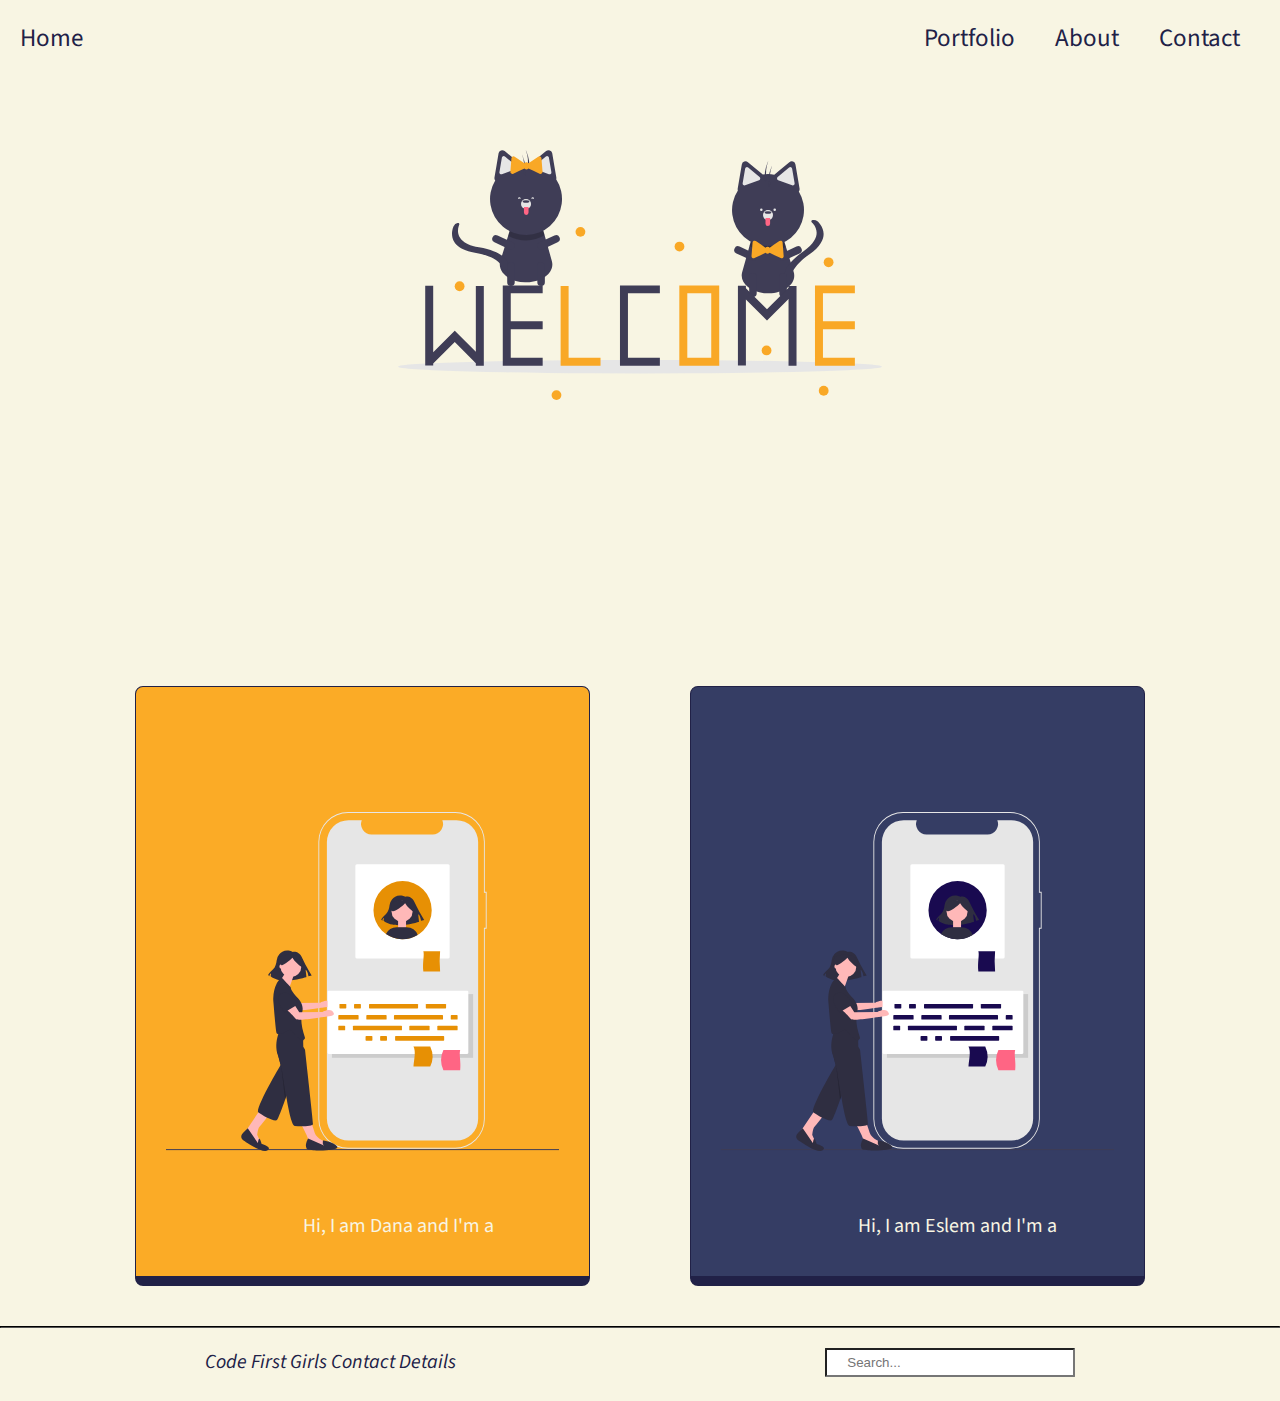
==== index.html @ d7e6a664 "chnaged in the middle" ====
<!DOCTYPE html>
<html lang="en">
<head>
    <meta charset="UTF-8">
    <meta name="viewport" content="width=device-width, initial-scale=1.0">
    <link rel="stylesheet" href="./css/style.css">
    <title>Portfolio</title>
</head>
<body>
    <nav class="navbar">

        <div class="container">  
            <a href="index.html" id="home">Home</a> 
            <ul class="nav">
                <li><a class="active" href="#portfolio" >Portfolio</a></li>
                <li><a href="about.html">About</a></li>
                <li><a href="contact.html">Contact</a></li>
            </ul>
        </div>
    </nav>
    <main>
       <section class="introduction">
        <div class="welcomecats">
            <div class="img_text">
                <img src="img\undraw_welcome_cats_thqn.svg">

                <!-- <p class="welcome">welcome to our projects ! </p> -->
            </div>
        </div>
       </section>       
       <section class="portfolio">
        <div class="portfolio_img">
            <div class="dana">
               <a href="dana.html"> <img src="img/undraw_portfolio_feedback_orange.svg" alt="dana portfolio"></a>
               <div class="p">
                <p>Hi, I am Dana and I'm a </p>
            </div>
            </div>
            <div class="eslem">
               <a href="eslem.html"> <img src="img/undraw_portfolio_feedback_Blue.svg" alt="eslem portfolio"></a>
               <div class="p">
                <p>Hi, I am Eslem and I'm a </p>
            </div>
            </div>
        </div>
       </section>
    </main>
    <hr>
    <footer>
        <div class="footer_container">
        <p>Code First Girls Contact Details</p>
        <div class="input_container">
        <input type="text" placeholder="Search..." id="search_box">
    </div>
    </div>
    </footer>
</body>
</html>
---- css/style.css ----
@import url('https://fonts.googleapis.com/css2?family=Source+Sans+Pro:ital,wght@0,300;0,400;1,400&display=swap');
/* font-weight 300 400 and regular 400 italic */
:root{
    --main-color : #212147;
    --writing-color: #a3a3a3;
    --second-color: #f8f5e3;
    --dana-color: #fbab26;
    --eslem-color: #353d64;
}
*{
    box-sizing: border-box;
    margin: 0;
    padding: 0;
}
body{
    font-family: 'Source Sans Pro', sans-serif;
    font-weight: 400;
    background-color: var(--second-color);
    color:#94949C ;
}
/* navbar */
.container{
    max-width: auto;
    margin: auto;
    overflow: hidden;
}
.navbar{
    position: fixed;
    top: 0;
    width: 100%;
    padding: 20px;
    margin: 0px;
    font-size: 25px;
    background-color: var(--second-color);
    z-index: 100;
    /* background-color:var(--main-color); */
}
.navbar .container{
    display: grid;
    grid-template-columns: repeat(2,1fr);
}
.navbar .nav{
    display: flex;
    justify-self: flex-end;
    align-items: center;
    justify-content: center;

}
 ul {
    list-style: none;
}
a{
    text-decoration: none;
    color: var(--main-color);
}
.navbar .nav a{
    text-decoration: none;
    padding: 0 20px;
}

/* section one welcome */
.introduction .welcomecats {
    margin-top: 110px;
    padding-top: 40px;
    margin-right: auto;
    margin-left: auto;
    max-width: 1100px;
    width: 100vw;
    height: 45vw;
}
.introduction .welcomecats .img_text{
/*    background-image: url(img\undraw_welcome_cats_thqn.svg); */
    background-position: center center;
    background-size: 100%;
    background-repeat: no-repeat;
    margin-right: auto;
    margin-left: auto;
    width: 600px;
    height: 250px;
    text-align: center;
}
.img_text .welcome{
    color: white;
    font-size: 30px;
    font-weight: 400;
    text-transform: capitalize;
    height: 50px;
   
}
/* section portfolio */

.portfolio .portfolio_img{
    display: flex;
    justify-content: center;
    align-content: space-around;
    max-width: 1110px;
    width: 100vw;
    height:50vw;
    margin-right:auto;
    margin-left: auto;
}
.portfolio .portfolio_img .dana, .eslem{
    padding: 0 30px;
    margin: 0 50px;
    border: 1px solid var(--main-color);
    border-bottom-width: 10px;
    border-radius: 8px;
    height: 600px;
}

.portfolio .portfolio_img .dana{
    background-color: var(--dana-color);
}
.portfolio .portfolio_img .eslem{
    background-color: var(--eslem-color);
}
img{
    /* justify-self: center; */
    height: 100%;
    width:100%;
    
}
.portfolio .portfolio_img .p{
    justify-self: center;
    font-size: 20px;
    color: var(--second-color);
    width: 220px; 
    transform: translate(50px,-70px);
    
}

.portfolio .portfolio_img .dana{
    background-color: var(--dana-color);
}
.portfolio .portfolio_img .eslem{
    background-color: var(--eslem-color);
}
img{
    /* justify-self: center; */
    height: 100%;
    width:100%;
    
}

hr{
    border-color: black;
}
/* footer  */
footer .footer_container {
    margin: 0px;
    padding: 20px;
    display: flex;
    justify-content: space-around;
}
footer .footer_container p{
    color: var(--main-color);
    font-size: 20px;
    font-weight: 400;
    font-style: italic;
    ;
    margin-bottom: 5px;
}
footer .footer_container .input_container input[type=text]{
    padding: 5px 20px;
    width: 250px;
    border-radius: 1px;
    color: var(--main-color);
    /* outline: none; */
    outline-color: var(--dana-color) ;
}
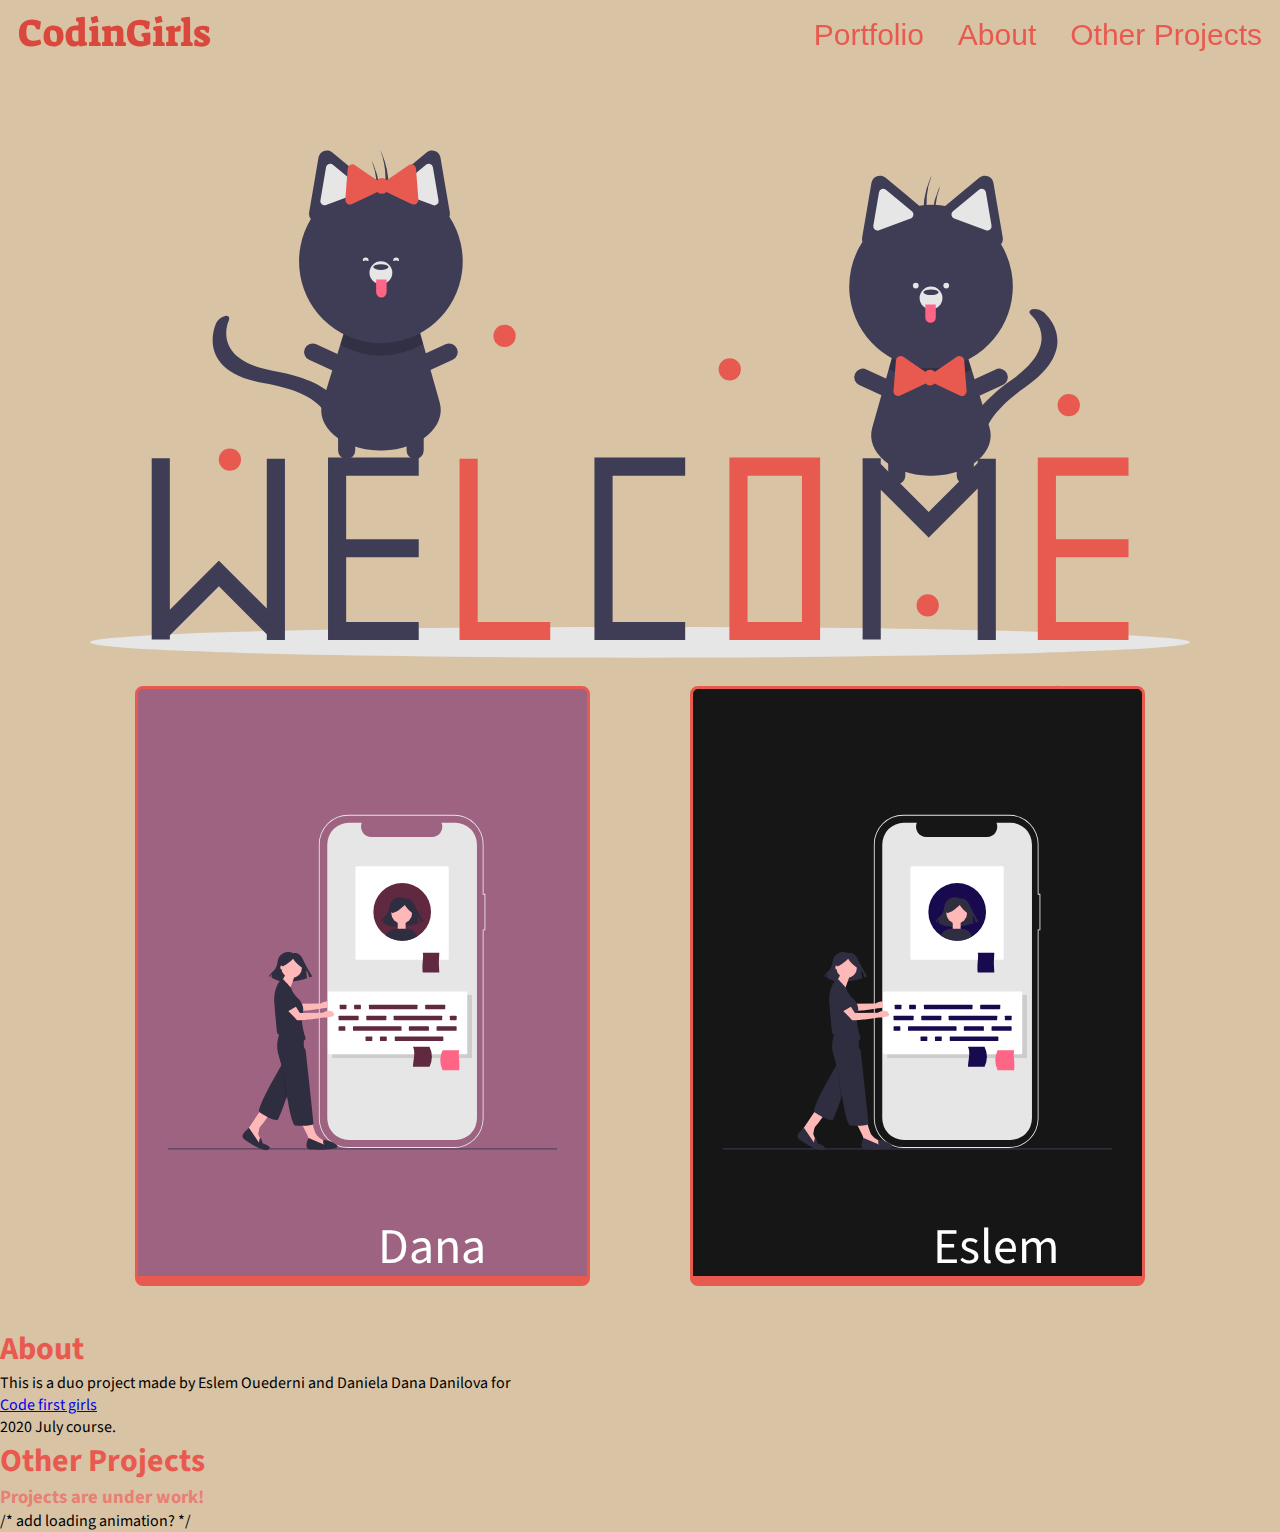
==== commit 753b40e9: "removed unnecessary files and added changes to file organisation" ====
--- a/index.html
+++ b/index.html
@@ -3,56 +3,67 @@
 <head>
     <meta charset="UTF-8">
     <meta name="viewport" content="width=device-width, initial-scale=1.0">
-    <link rel="stylesheet" href="./css/style.css">
+    <link rel="stylesheet" href="css\style.css">
+    <script defer src="js\scrollmenu.js"></script>
+    <script src="https://ajax.googleapis.com/ajax/libs/jquery/3.5.1/jquery.min.js"></script>
+    <style>
+        @import url('https://fonts.googleapis.com/css2?family=Suez+One&display=swap');
+        </style>
     <title>Portfolio</title>
 </head>
 <body>
-    <nav class="navbar">
-
-        <div class="container">  
-            <a href="index.html" id="home">Home</a> 
-            <ul class="nav">
-                <li><a class="active" href="#portfolio" >Portfolio</a></li>
-                <li><a href="about.html">About</a></li>
-                <li><a href="contact.html">Contact</a></li>
-            </ul>
+    <header>
+        <nav class="navbar">
+        <div id="logo" onclick="slowScroll('#top')">
+            <span>CodinGirls</span>
+        </div>
+        <div id="about">  
+                <a href="#" title="Portfolio" onclick="slowScroll('#main')">Portfolio</a>
+                <a href="#" title="About_menu" onclick="slowScroll('#about_menu')">About</a>
+                <a href="#" title="Projects" onclick="slowScroll('#projects')">Other Projects</a>
         </div>
     </nav>
+    </header>
     <main>
-       <section class="introduction">
-        <div class="welcomecats">
-            <div class="img_text">
-                <img src="img\undraw_welcome_cats_thqn.svg">
-
-                <!-- <p class="welcome">welcome to our projects ! </p> -->
+        <section class="introduction">
+            <div class ="container" id="top">
+                <div class="img_text">
+                    <img src="img/welcomeCatsAttempt.svg" alt="Welcome" id="cats"> 
+                </div>
             </div>
-        </div>
-       </section>       
-       <section class="portfolio">
-        <div class="portfolio_img">
-            <div class="dana">
-               <a href="dana.html"> <img src="img/undraw_portfolio_feedback_orange.svg" alt="dana portfolio"></a>
-               <div class="p">
-                <p>Hi, I am Dana and I'm a </p>
+        </section>
+        <section id="main" class="portfolio">  <!-- for some reason menu button overscrolls a bit-->
+            <div class="portfolio_img">
+                <div class="dana">
+                   <a href="dana.html"> <img src="img\undraw_portfolio_feedback_exfk.svg" alt="dana portfolio"></a>
+                   <div class="p">
+                    <p>Dana</p>
+                </div>
+                </div>
+                <div class="eslem">
+                   <a href="eslem.html"> <img src="img/undraw_portfolio_feedback_Blue.svg" alt="eslem portfolio"></a>
+                   <div class="p">
+                    <p>Eslem</p>
+                </div>
+                </div>
             </div>
+        </section>
+        <section id="about_menu" class="About_menu">
+            <div>
+                <h1>
+                    About
+                </h1>
+                <p>This is a duo project made by Eslem Ouederni and Daniela Dana Danilova for</p><a href="https://codefirstgirls.org.uk/"> Code first girls </a><p>2020 July course.</p>
             </div>
-            <div class="eslem">
-               <a href="eslem.html"> <img src="img/undraw_portfolio_feedback_Blue.svg" alt="eslem portfolio"></a>
-               <div class="p">
-                <p>Hi, I am Eslem and I'm a </p>
+        </section>
+        <section id="projects" class="projects">
+            <div>
+                <h1>
+                    Other Projects
+                </h1>
+                <h3>Projects are under work!</h3> /* add loading animation? */
             </div>
-            </div>
-        </div>
-       </section>
+        </section>
     </main>
-    <hr>
-    <footer>
-        <div class="footer_container">
-        <p>Code First Girls Contact Details</p>
-        <div class="input_container">
-        <input type="text" placeholder="Search..." id="search_box">
-    </div>
-    </div>
-    </footer>
 </body>
 </html>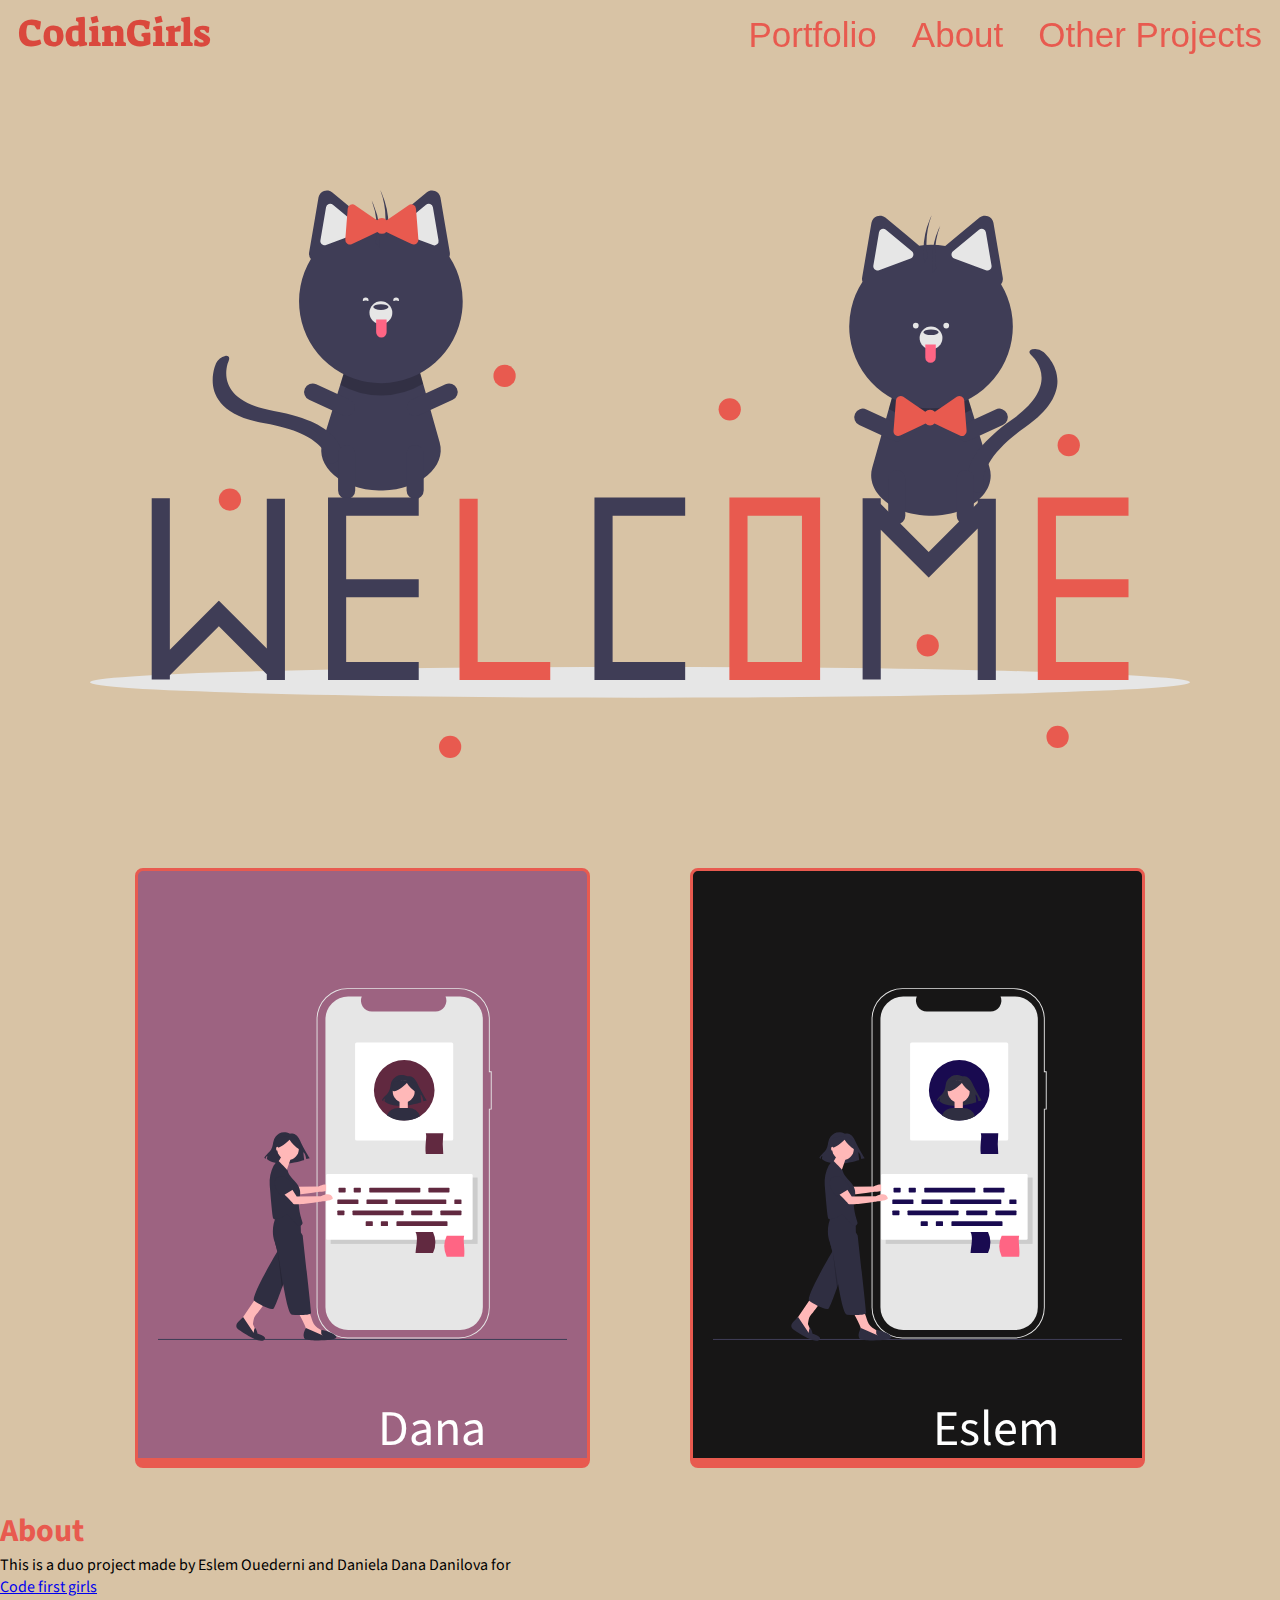
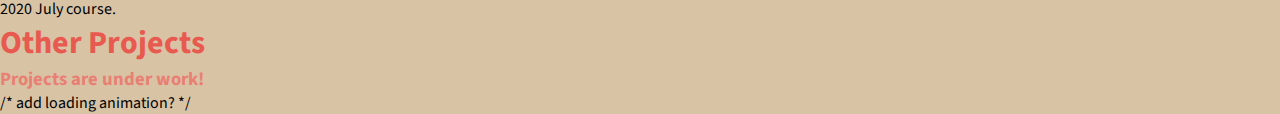
==== commit 520bb2f6: "fixed scrolldown menu stuffs and some other changes" ====
--- a/index.html
+++ b/index.html
@@ -1,5 +1,5 @@
 <!DOCTYPE html>
-<html lang="en">
+<html lang="en" id="top">
 <head>
     <meta charset="UTF-8">
     <meta name="viewport" content="width=device-width, initial-scale=1.0">
@@ -26,13 +26,16 @@
     </header>
     <main>
         <section class="introduction">
-            <div class ="container" id="top">
+            <div class ="container">
                 <div class="img_text">
                     <img src="img/welcomeCatsAttempt.svg" alt="Welcome" id="cats"> 
                 </div>
             </div>
         </section>
-        <section id="main" class="portfolio">  <!-- for some reason menu button overscrolls a bit-->
+        <section>
+            <div id="main"><p id="void">text</p></div>
+        </section>
+        <section class="portfolio">  <!-- for some reason menu button overscrolls a bit-->
             <div class="portfolio_img">
                 <div class="dana">
                    <a href="dana.html"> <img src="img\undraw_portfolio_feedback_exfk.svg" alt="dana portfolio"></a>
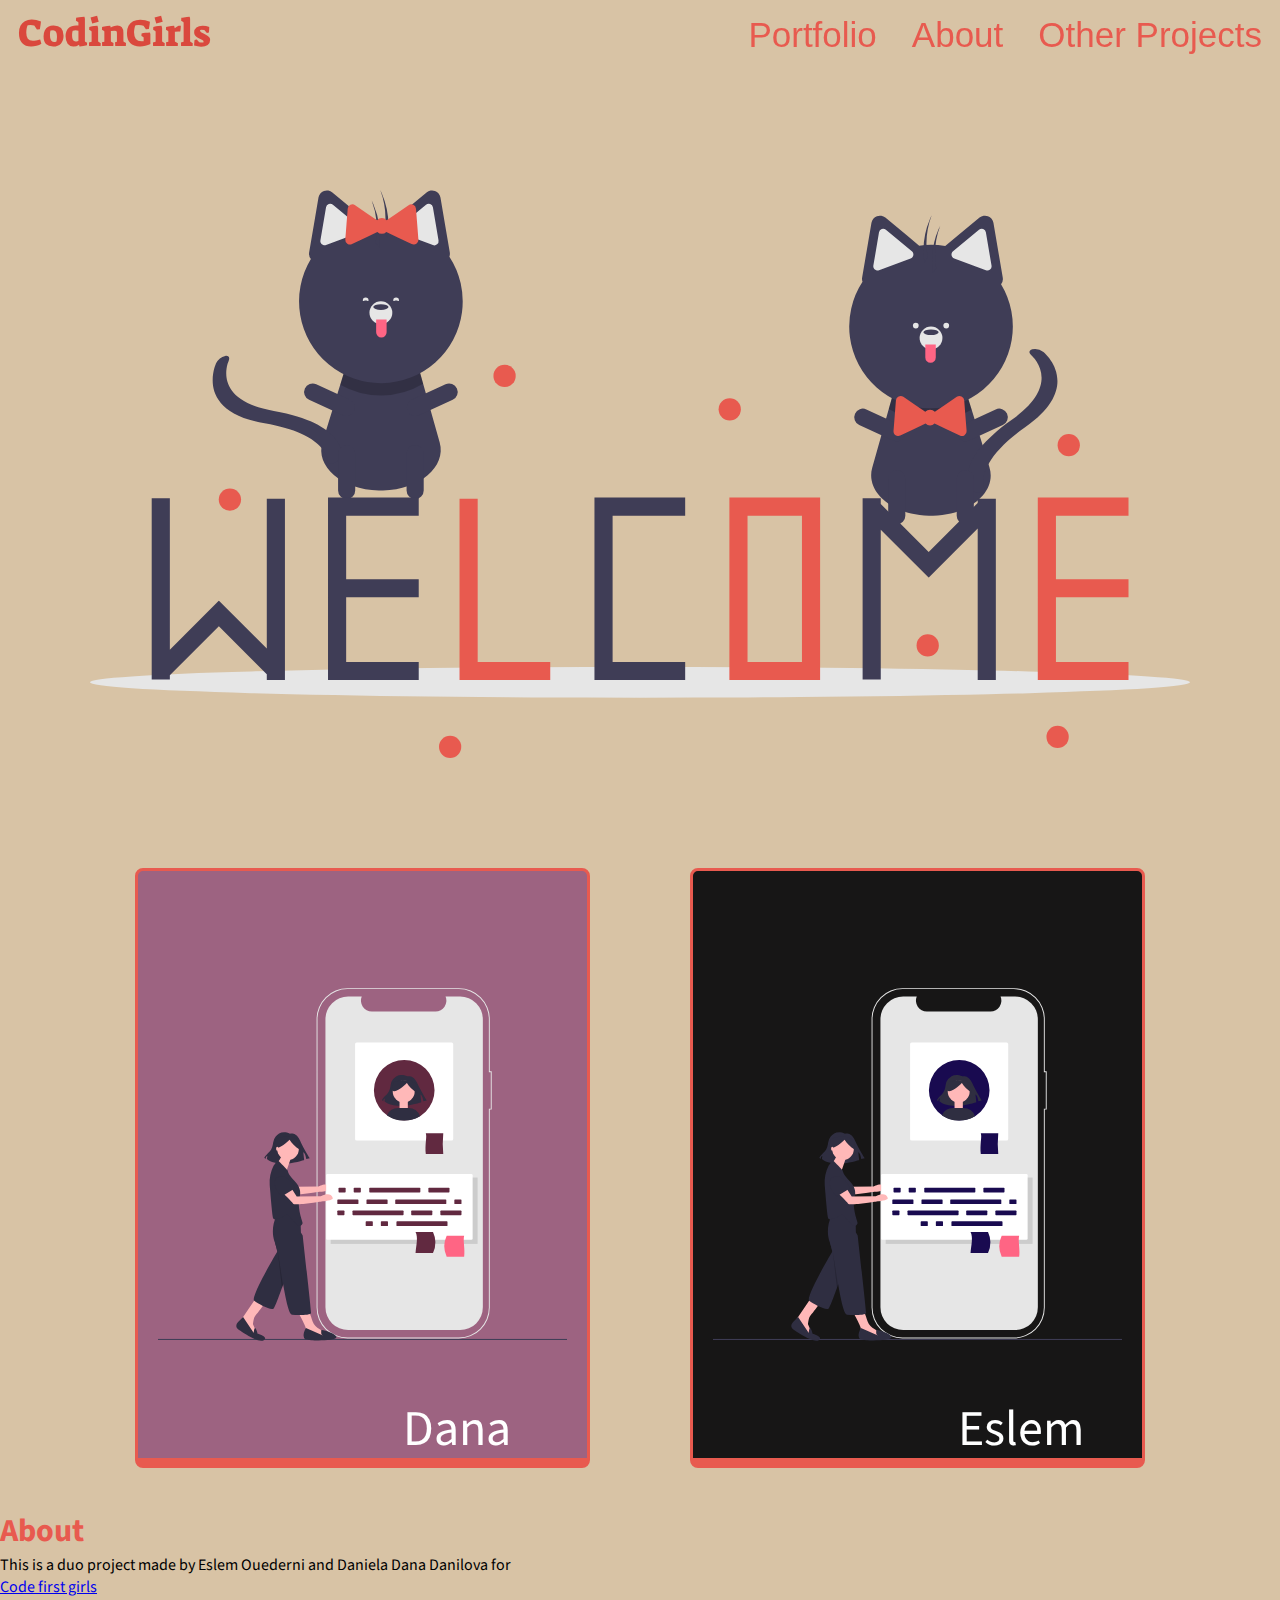
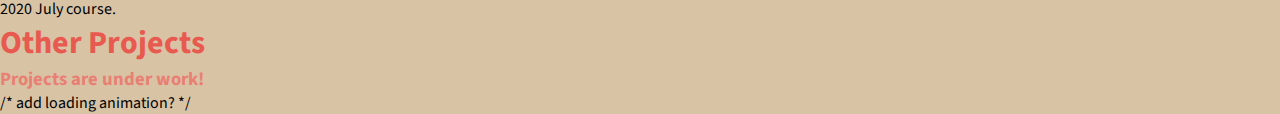
==== commit 8e4de931: "merged code" ====
--- a/index.html
+++ b/index.html
@@ -35,7 +35,7 @@
         <section>
             <div id="main"><p id="void">text</p></div>
         </section>
-        <section class="portfolio">  <!-- for some reason menu button overscrolls a bit-->
+        <section class="portfolio">
             <div class="portfolio_img">
                 <div class="dana">
                    <a href="dana.html"> <img src="img\undraw_portfolio_feedback_exfk.svg" alt="dana portfolio"></a>
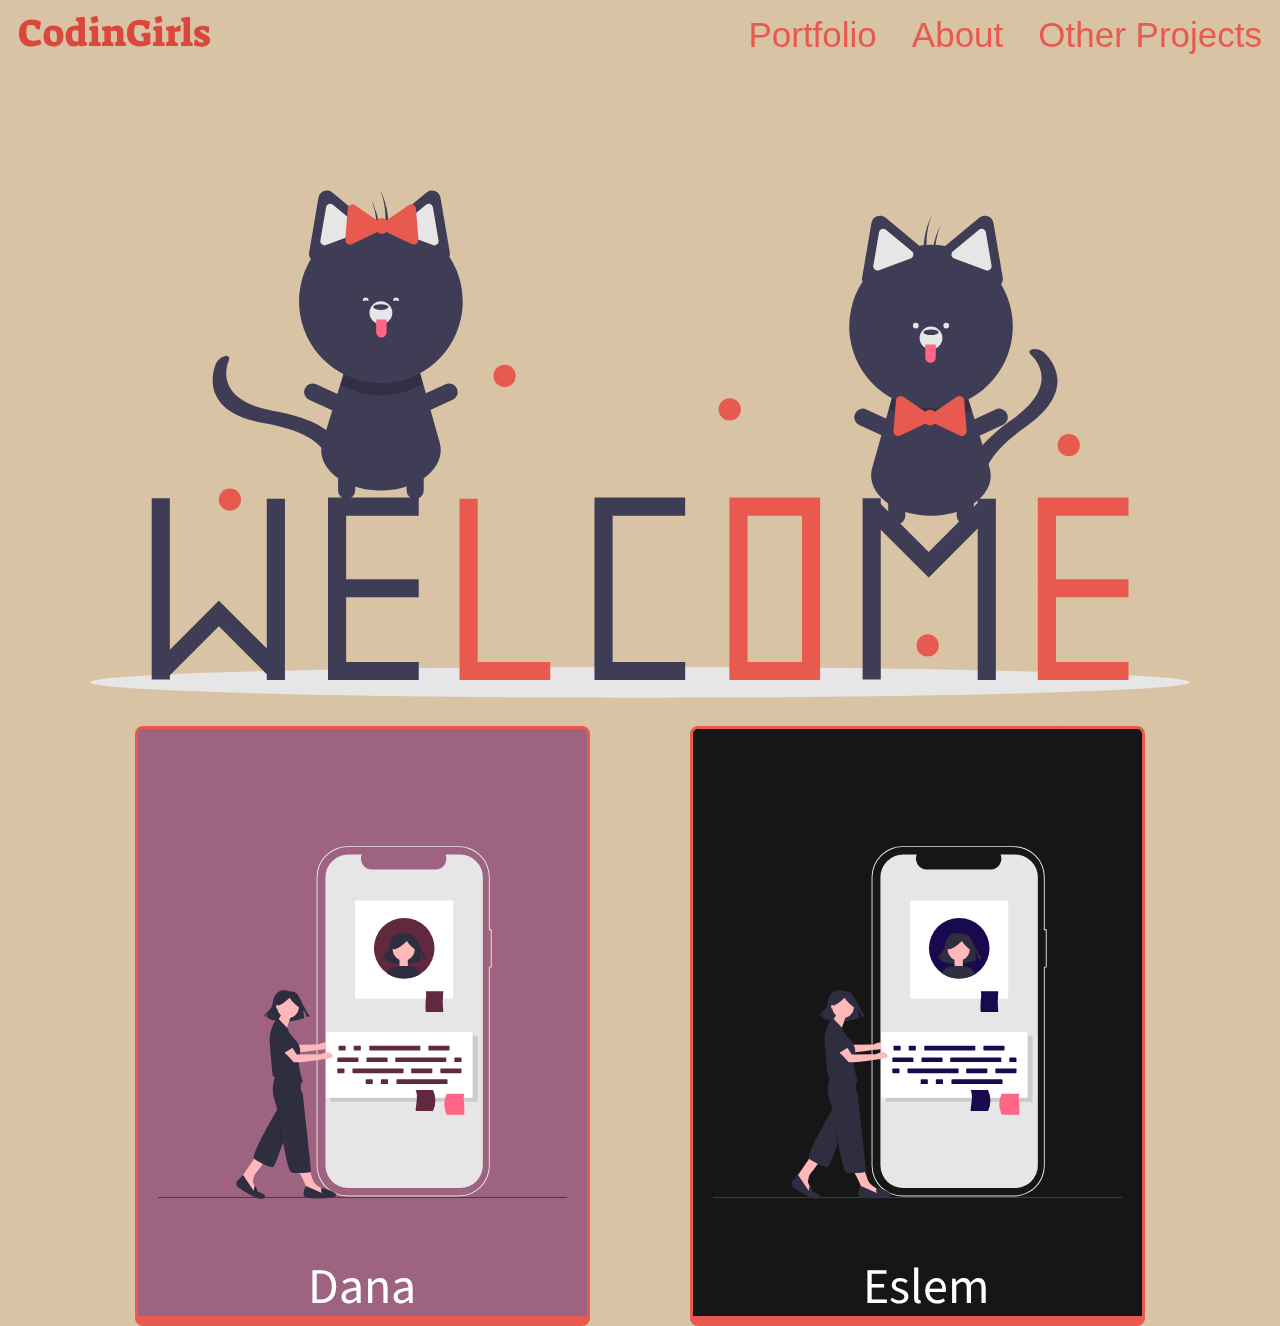
==== commit ba823c19: "latest changes, incomplete" ====
--- a/index.html
+++ b/index.html
@@ -18,9 +18,9 @@
             <span>CodinGirls</span>
         </div>
         <div id="about">  
-                <a href="#" title="Portfolio" onclick="slowScroll('#main')">Portfolio</a>
-                <a href="#" title="About_menu" onclick="slowScroll('#about_menu')">About</a>
-                <a href="#" title="Projects" onclick="slowScroll('#projects')">Other Projects</a>
+                <a href="Incomplete.html" title="Portfolio" onclick="slowScroll('#main')">Portfolio</a>
+                <a href="Incomplete.html" title="About_menu" onclick="slowScroll('#about_menu')">About</a>
+                <a href="Incomplete.html" title="Projects" onclick="slowScroll('#projects')">Other Projects</a>
         </div>
     </nav>
     </header>
@@ -32,10 +32,10 @@
                 </div>
             </div>
         </section>
-        <section>
+        <!-- <section>
             <div id="main"><p id="void">text</p></div>
-        </section>
-        <section class="portfolio">
+        </section> -->
+        <section class="portfolio" id="main">
             <div class="portfolio_img">
                 <div class="dana">
                    <a href="dana.html"> <img src="img\undraw_portfolio_feedback_exfk.svg" alt="dana portfolio"></a>
@@ -51,7 +51,7 @@
                 </div>
             </div>
         </section>
-        <section id="about_menu" class="About_menu">
+        <!-- <section id="about_menu" class="About_menu">
             <div>
                 <h1>
                     About
@@ -66,7 +66,7 @@
                 </h1>
                 <h3>Projects are under work!</h3> /* add loading animation? */
             </div>
-        </section>
+        </section> -->
     </main>
 </body>
 </html>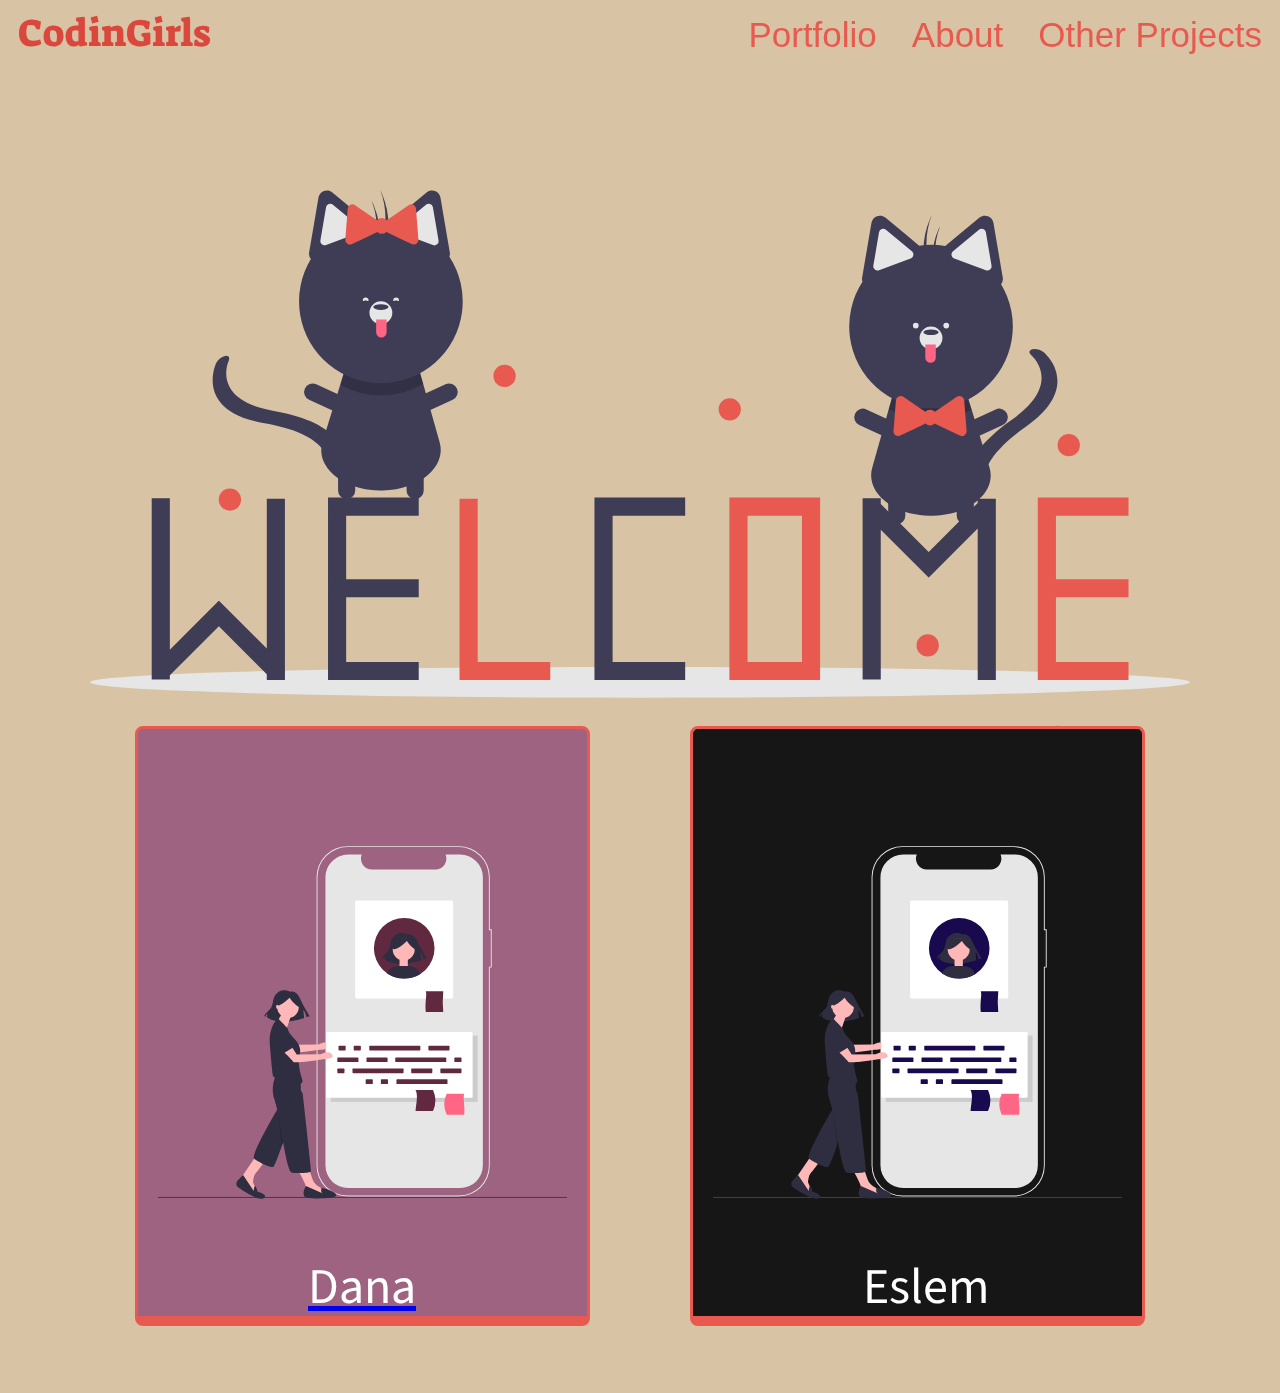
==== commit db74b258: "Update index.html" ====
--- a/index.html
+++ b/index.html
@@ -18,7 +18,7 @@
             <span>CodinGirls</span>
         </div>
         <div id="about">  
-                <a href="Incomplete.html" title="Portfolio" onclick="slowScroll('#main')">Portfolio</a>
+                <a href="#" title="Portfolio" onclick="slowScroll('#main')">Portfolio</a>
                 <a href="Incomplete.html" title="About_menu" onclick="slowScroll('#about_menu')">About</a>
                 <a href="Incomplete.html" title="Projects" onclick="slowScroll('#projects')">Other Projects</a>
         </div>
@@ -37,12 +37,14 @@
         </section> -->
         <section class="portfolio" id="main">
             <div class="portfolio_img">
-                <div class="dana">
-                   <a href="dana.html"> <img src="img\undraw_portfolio_feedback_exfk.svg" alt="dana portfolio"></a>
-                   <div class="p">
-                    <p>Dana</p>
-                </div>
-                </div>
+                <a href="dana.html"> 
+                    <div class="dana">
+                    <img src="img\undraw_portfolio_feedback_exfk.svg" alt="dana portfolio">
+                    <div class="p">
+                        <p>Dana</p>
+                    </div>
+                </a>
+            </div>
                 <div class="eslem">
                    <a href="eslem.html"> <img src="img/undraw_portfolio_feedback_Blue.svg" alt="eslem portfolio"></a>
                    <div class="p">
@@ -69,4 +71,4 @@
         </section> -->
     </main>
 </body>
-</html>+</html>
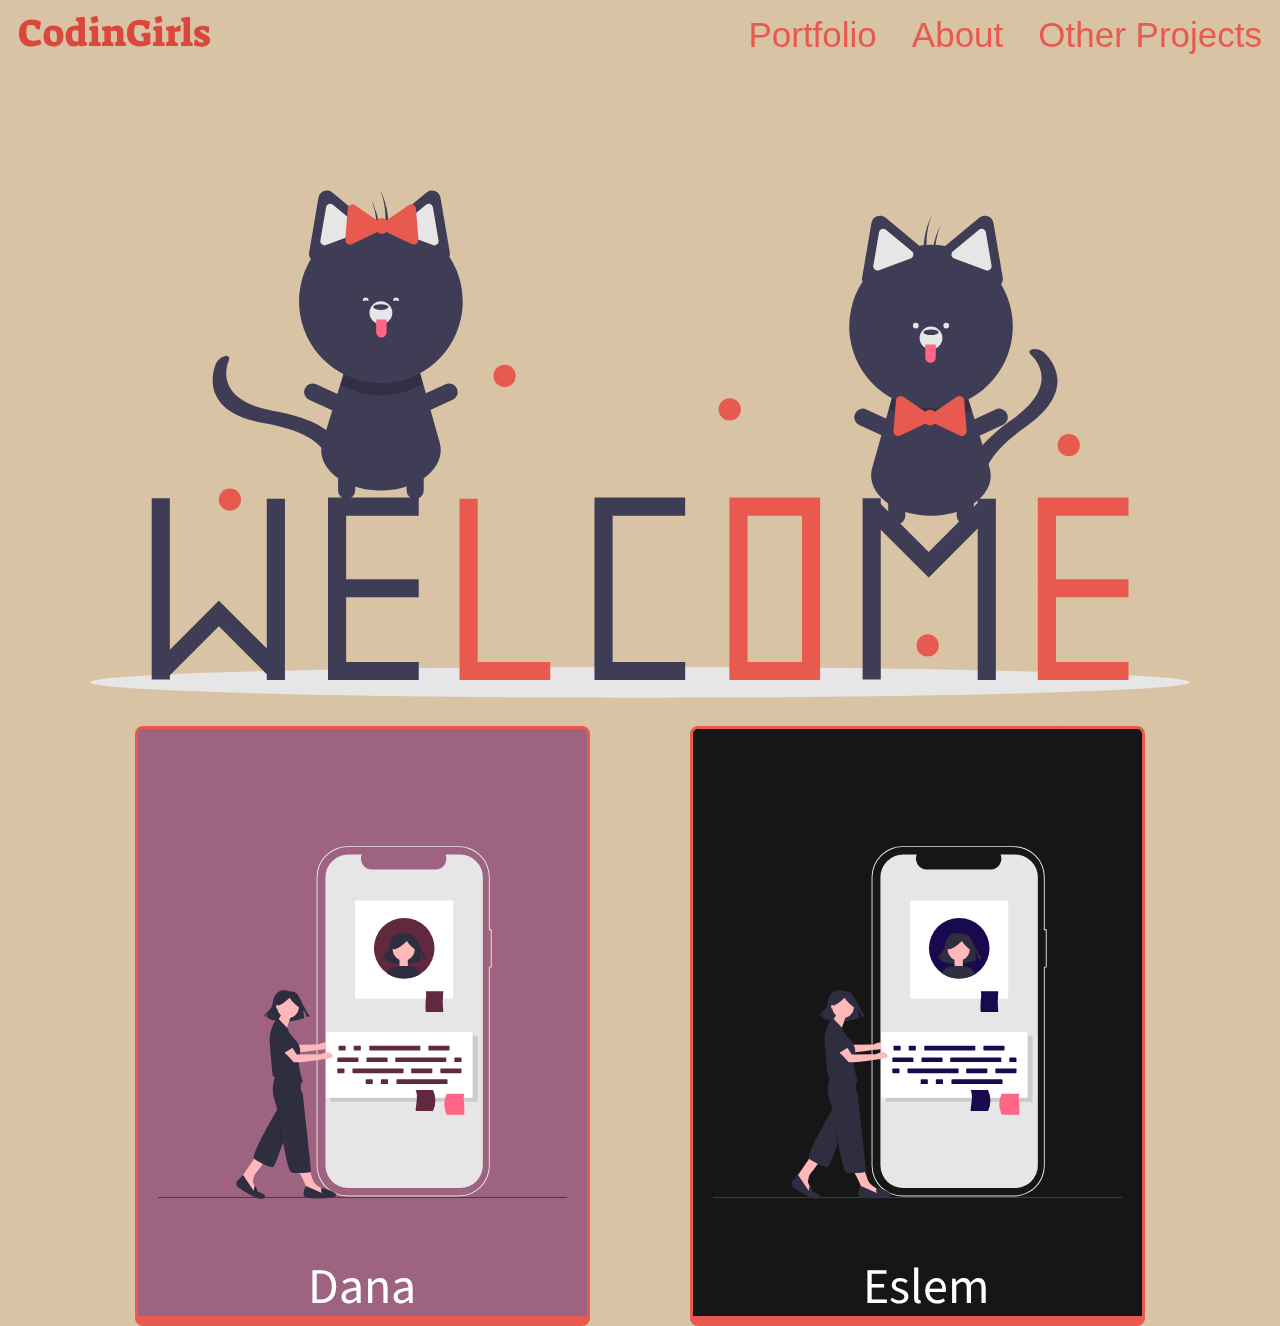
==== commit 9d37fd44: "Update index.html" ====
--- a/index.html
+++ b/index.html
@@ -35,16 +35,14 @@
         <!-- <section>
             <div id="main"><p id="void">text</p></div>
         </section> -->
-        <section class="portfolio" id="main">
+<section class="portfolio" id="main">
             <div class="portfolio_img">
-                <a href="dana.html"> 
-                    <div class="dana">
-                    <img src="img\undraw_portfolio_feedback_exfk.svg" alt="dana portfolio">
-                    <div class="p">
-                        <p>Dana</p>
-                    </div>
-                </a>
-            </div>
+                <div class="dana">
+                   <a href="dana.html"> <img src="img\undraw_portfolio_feedback_exfk.svg" alt="dana portfolio"></a>
+                   <div class="p">
+                    <p>Dana</p>
+                </div>
+                </div>
                 <div class="eslem">
                    <a href="eslem.html"> <img src="img/undraw_portfolio_feedback_Blue.svg" alt="eslem portfolio"></a>
                    <div class="p">
